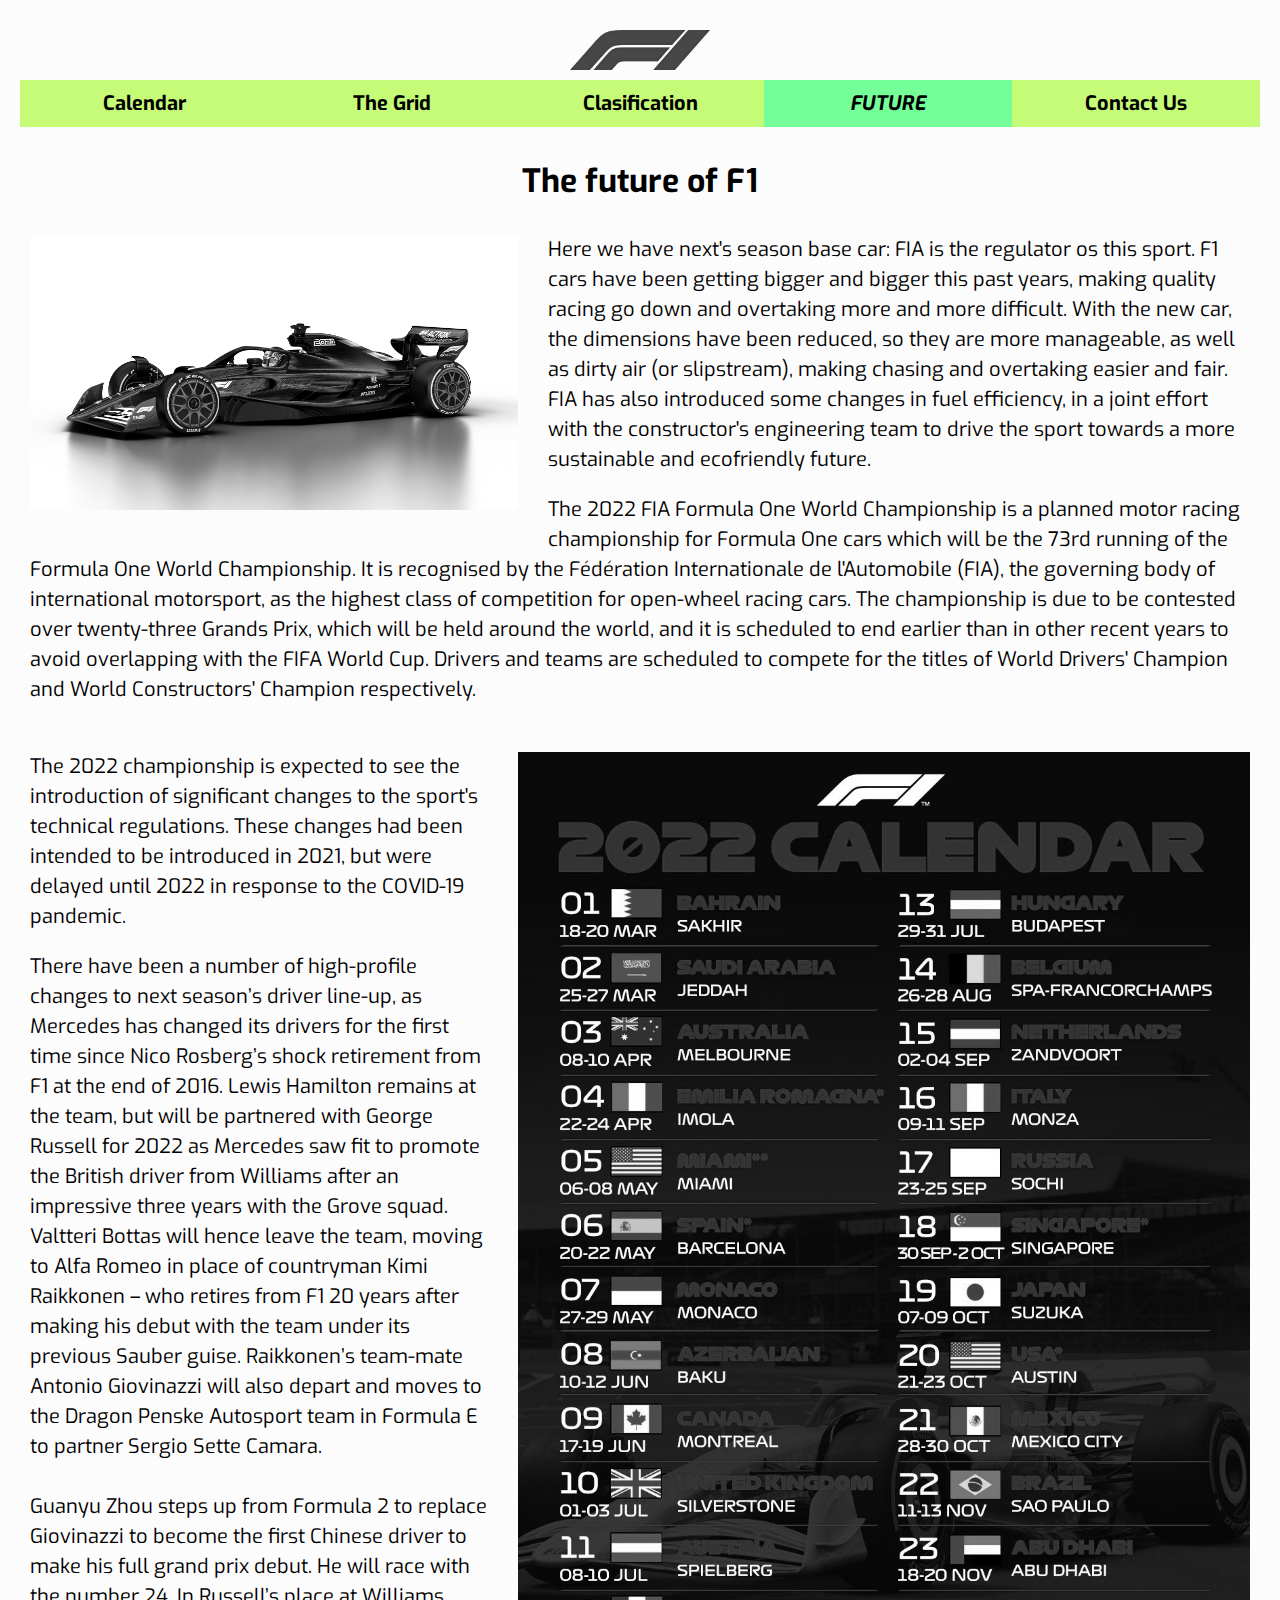
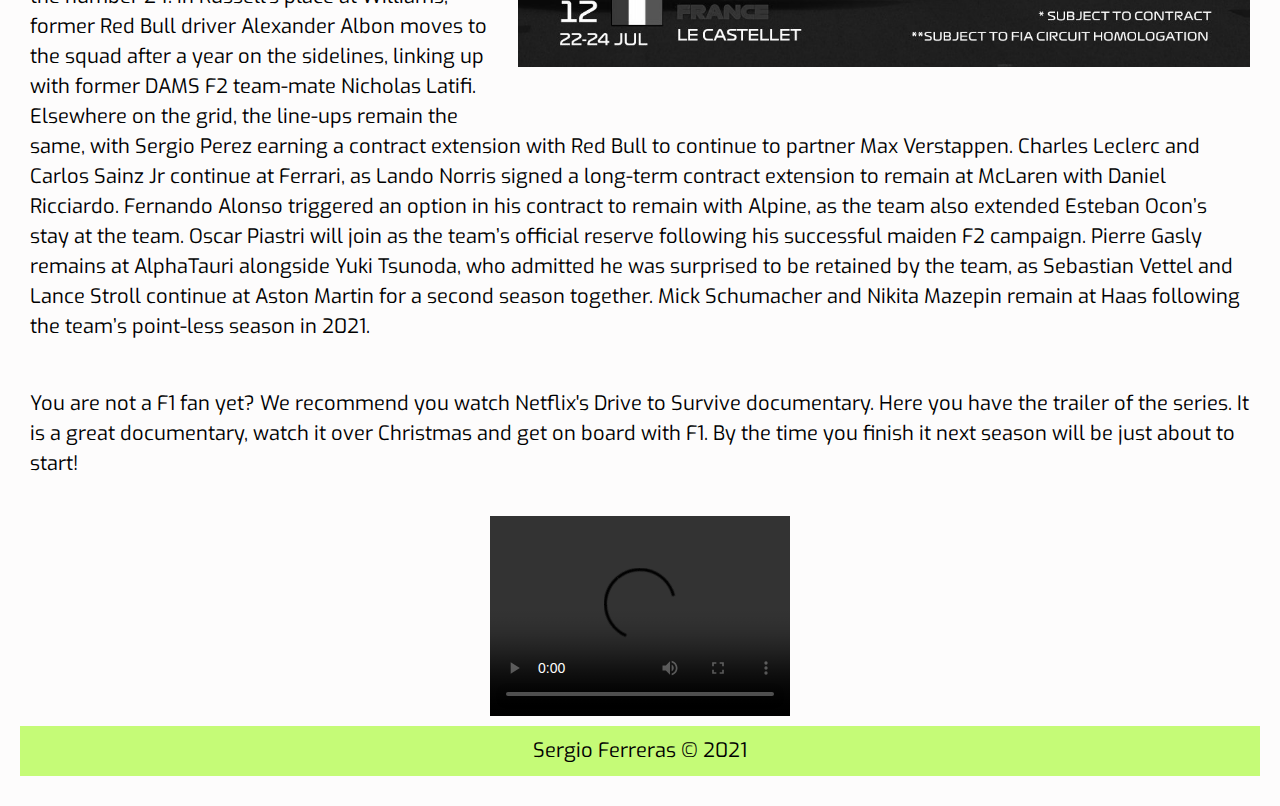
==== 2022.html @ a9f1e663 "Add files via upload" ====
<!DOCTYPE html>
<html lang="en">
<head>
	<meta charset="UTF-8">
	<meta name="viewport" content="width=device-width, initial-scale=1.0">
	<link rel="icon" href="images\formula.png">
	<link rel="stylesheet" type = "text/css" href="css/html5reset.css">
	<link rel="stylesheet" type = "text/css" href="css/style.css">
    <link rel="stylesheet" type="text/css" href="https://fonts.googleapis.com/css2?family=Exo:wght@400&display=swap">
			<!-- Global site tag (gtag.js) - Google Analytics -->
		<script async src="https://www.googletagmanager.com/gtag/js?id=G-WTQ8FZ0XYW"></script>
		<script>
		window.dataLayer = window.dataLayer || [];
		function gtag(){dataLayer.push(arguments);}
		gtag('js', new Date());

		gtag('config', 'G-WTQ8FZ0XYW');
		</script>
	<title>2022</title>
</head>
<body>
	<a class = "skip" href="#skip">Skip to Main Content</a>
	<header>
		<img src="images/logo.png" alt="f1 logo" id = "logo">
		<nav>
			<ul class="nav_links">
				<li><a href = "index.html">Calendar</a></li>
				<li><a href = "grid.html">The Grid</a></li>
				<li><a href = "clasification.html">Clasification</a></li>
				<li class="current"><a href = "2022.html">Future</a></li>
				<li><a href = "contactus.html">Contact Us</a></li>
			</ul>
		</nav>
	</header>
	<main id = skip>
		<h1>The future of F1</h1>

		<p><img src="images/F1 2022.jpg" alt="2022 F1 base car"/>Here we have next's season base car: FIA is the regulator os this sport. F1 cars have been getting bigger and bigger this past years, making quality racing go down and overtaking more and more difficult. With the new car, the dimensions have been reduced, so they are more manageable, as well as dirty air (or slipstream), making chasing and overtaking easier and fair. FIA has also introduced some changes in fuel efficiency, in a joint effort with the constructor's engineering team to drive the sport towards a more sustainable and ecofriendly future.</p>
		<!--The text displayed from here onwards corresponds to wikipedia: https://en.wikipedia.org/wiki/2022_Formula_One_World_Championship-->
		<p>The 2022 FIA Formula One World Championship is a planned motor racing championship for Formula One cars which will be the 73rd running of the Formula One World Championship. It is recognised by the Fédération Internationale de l'Automobile (FIA), the governing body of international motorsport, as the highest class of competition for open-wheel racing cars. The championship is due to be contested over twenty-three Grands Prix, which will be held around the world, and it is scheduled to end earlier than in other recent years to avoid overlapping with the FIFA World Cup. Drivers and teams are scheduled to compete for the titles of World Drivers' Champion and World Constructors' Champion respectively.</p>
		<br>
		<p><img src="images/calendar2022.jpg" alt="2022 calendar"/>The 2022 championship is expected to see the introduction of significant changes to the sport's technical regulations. These changes had been intended to be introduced in 2021, but were delayed until 2022 in response to the COVID-19 pandemic.</p>
		<p>There have been a number of high-profile changes to next season’s driver line-up, as Mercedes has changed its drivers for the first time since Nico Rosberg’s shock retirement from F1 at the end of 2016.

			Lewis Hamilton remains at the team, but will be partnered with George Russell for 2022 as Mercedes saw fit to promote the British driver from Williams after an impressive three years with the Grove squad.
			
			
			
			Valtteri Bottas will hence leave the team, moving to Alfa Romeo in place of countryman Kimi Raikkonen – who retires from F1 20 years after making his debut with the team under its previous Sauber guise.
			
			Raikkonen’s team-mate Antonio Giovinazzi will also depart and moves to the Dragon Penske Autosport team in Formula E to partner Sergio Sette Camara.
			
			
			<br><br>Guanyu Zhou steps up from Formula 2 to replace Giovinazzi to become the first Chinese driver to make his full grand prix debut. He will race with the number 24.
			
			In Russell’s place at Williams, former Red Bull driver Alexander Albon moves to the squad after a year on the sidelines, linking up with former DAMS F2 team-mate Nicholas Latifi.
			
			Elsewhere on the grid, the line-ups remain the same, with Sergio Perez earning a contract extension with Red Bull to continue to partner Max Verstappen.
			
			Charles Leclerc and Carlos Sainz Jr continue at Ferrari, as Lando Norris signed a long-term contract extension to remain at McLaren with Daniel Ricciardo.
			
			Fernando Alonso triggered an option in his contract to remain with Alpine, as the team also extended Esteban Ocon’s stay at the team. Oscar Piastri will join as the team’s official reserve following his successful maiden F2 campaign.
			
			Pierre Gasly remains at AlphaTauri alongside Yuki Tsunoda, who admitted he was surprised to be retained by the team, as Sebastian Vettel and Lance Stroll continue at Aston Martin for a second season together.

			Mick Schumacher and Nikita Mazepin remain at Haas following the team’s point-less season in 2021.</p>
		<br>
		<p>You are not a F1 fan yet? We recommend you watch Netflix's Drive to Survive documentary. Here you have the trailer of the series. It is a great documentary, watch it over Christmas and get on board with F1. By the time you finish it next season will be just about to start!</p>
		<br>
		<video controls>
			<source src="video/yt1s.com - Formula 1 Drive to Survive  Official Trailer HD  Netflix.mp4" type="video/mp4">
			<track src="captions_en.vtt" kind="captions" srclang="en" label="english_captions">
			Your browser does not support the video tag.
		  </video>
	<footer>
		<p>Sergio Ferreras &copy; 2021</p>
	</footer>
</body>
</html>
---- css/style.css ----
body{
	margin:10px;
	padding:10px;
	font-size: 20px;
	font-family: 'Exo', sans-serif;
	background-color: #fdfcfc;
	animation: transitionIn 1s;
}
@keyframes transitionIn {
	from {
		opacity: 0;
		transform: rotateX(-10deg);
	}
	to {
		opacity: 1;
		transform: rotateX(0)
	}
	
}

a.skip{
    background: deeppink;
    left: 0;
    padding: 6px;
    position: absolute;
    top: -50px;
    -webkit-transition: top 1s ease-out;
    transition: top 1s ease-out;
    z-index: 1;
  }
  a.skip:focus{
    top:20px;
    color: black;
    text-decoration-style: solid;
  }

header{
	display: flex;
	flex-direction: column;
	align-items: center;
}
header li a{
	text-decoration: none; /*this is so that the links in the navbar are not underlined*/
}
img[src="images/logo.png"]{
	width:7em; 
	height:2em;
}

img[src="images/logo2.png"]{
	animation-duration: 2s;
	animation-name: slidein;
	animation-iteration-count: 1;
	width: 50%;
}
@keyframes slidein {
	from {
		margin-left: 100%;
		width: 50%;
	}
	
	to {
		font-size: 100%;
		margin-left: 0%;
		width: 50%;
	}
  }
h1{ 
	font-size: xx-large;
	font-weight: bold;
	text-align: center;
}

h2{ 
	font-size: x-large;
	font-weight: bold;
	text-align: left;
}

#saudi {
	border: 5px solid #C5FB77;
	height:auto;
	float: left;
	width: 50%;
  }

#uae {
	border: 5px solid #C5FB77;
	height: auto;
	float: right;
	width: 50%;
  }

#lastraces{
	display: flex;
	justify-content: space-around;
	gap: 10px;
}

img{
	display: block;
	filter: grayscale(100%);
}

p, h1, h2 {
    padding: 10px;
	color:black;
	line-height: 1.5;
}
img[src="images/fta.jpg"]{
	
	filter: grayscale(0%) !important;
}
video{
	display: block;
	margin:auto;
	height: 200px;
	width: 300px;
}
header, nav, main, h1, footer{
	margin: 10px 0px;
	width: 100%;
}
nav li{
	background-color:  #C5FB77;
	padding:10px;
	width:100%;
	display: inline-block;
	text-decoration: none;
	text-align: center;
	font-weight: bold;
}
nav{
	position: sticky;
}

.nav_links{
	display: flex;
	flex-direction: column;
	text-decoration: none;
  }

nav li:hover {
	font-style: italic;
	text-transform: uppercase;
	background-color: #94faaf;
}

a{
	text-decoration: underline;
	color: black;
}


nav .current{
	text-transform: uppercase;
	font-style: italic;
	background-color: #74ff99;
}

.container{
	display: grid;
	padding: 20px;
	grid-template-columns: auto;
	text-align: center;
	background-color: #fdfcfc;
}

.container > div{
   overflow: hidden;
} 

.grid-container {
	display: grid;
	padding: 10px;
	align-content: center;
	grid-template-columns: auto;
	grid-gap: 10px;
	background-color: #fdfcfc;
}

.grid-container > div {
	text-align: center;
	padding: 10px ;
	font-size: 15px;
}
img[src="images/Graham_Hill.jpg"]{
	width: 100%;
	height: 100%;
}
.flip-card {
	background-color: transparent;
	width: 100%;
	height: 100%;
	perspective: 1000px;
  }
  .flip-card-inner {
	position: relative;
	width: 100%;
	height: 250px;
	text-align: center;
	transition: transform 0.6s;
	transform-style: preserve-3d;
  }
  .flip-card:hover .flip-card-inner, 
  .flip-card:focus-within .flip-card-inner, 
  .flip-card:active .flip-card-inner,
  .flip-card:focus .flip-card-inner{
	transform: rotateY(180deg);
  }
  .flip-card-front, .flip-card-back {
	position: absolute;
	width: 100%;
	height: 100%;
	-webkit-backface-visibility: hidden;
	backface-visibility: hidden;
  }
  .flip-card-front {
	background-color: rgb(255, 178, 127);
	color: black;
	font-size: 150px;
  }
  .flip-card-back {
	background-color: rgb(255, 0, 128);
	color: black;
	transform: rotateY(180deg);
  }

.colhead{
	background-color:rgb(255, 0, 128);
	padding: 10px;
	color: black;
}
table{
	width: 90%;
}
table,td,th{
	height: fit-content;
	margin-left: auto;
	margin-right: auto;
	text-align: center;
}
th, td{
	padding-top: 5px;
	padding-bottom: 5px;
	padding-left: 5px;
	padding-right: 5px;
}
caption{
	color: black;
	font-weight: 900;
}
tr:nth-child(odd) {
	background-color:rgb(255, 0, 128);
	color: black;
  }
  tr:nth-child(even) {
	background-color:rgb(255, 178, 127);
	color:black;
  }

  footer{
	  bottom:0;
	  width:100%;
	  text-align: center;
	  min-height: 30px;
	  background-color:#C5FB77;
  }
  .parallax {
	background-image: url("../images/mcl35.jpg");
  
	min-height: 350px; 
  
	background-attachment: fixed;
	background-position: center;
	background-repeat: no-repeat;
	background-size: cover;
  }


img[src="images/F1 2022.jpg"]{
	padding-bottom: 10px;
}
img[src="images/calendar2022.jpg"]{
	padding-bottom: 10px;
}

  @media screen and (min-width: 760px) {
	.nav_links{  
		flex-direction: row;
	  }  
	.container{
		grid-template-columns: auto auto;
	}
	.grid-container{
		grid-template-columns: auto auto;
	}
	.flip-card-front{
		font-size: 150px;
	}
	  
	.row {
		display: flex;
		margin-left:-5px;
		margin-right:-5px;
	} 
	.column {
		flex: 50%;
		padding: 5px;
	}
	img[src="images/F1 2022.jpg"]{
		float: left;
		margin-right: 30px;
		margin-bottom: 30px;
		width: 50%;
	}
	img[src="images/calendar2022.jpg"]{
		float: right;
		margin-left: 30px;
		margin-bottom: 30px;
		width: 70%;
	}
  }

  @media screen and (min-width: 1120px) {

	.nav_links{ 
		flex-direction: row;
	  }
	.container{
		grid-template-columns: auto auto auto auto auto;
	}
	.grid-container{
		grid-template-columns: auto auto auto auto;
	}
	.flip-card-front{
		font-size: 200px;
	}
	
	  /*the "*, .row, .column" code from here displays the two tables side by side*/
	* {
		box-sizing: border-box;
	}
	.row {
		display: flex;
		margin-left:-5px;
		margin-right:-5px;
	} 
	.column {
		flex: 50%;
		padding: 5px;
	}
	img[src="images/F1 2022.jpg"]{
		float: left;
		margin-right: 30px;
		margin-bottom: 30px;
		width: 40%;
	}
	img[src="images/calendar2022.jpg"]{
		float: right;
		margin-left: 30px;
		margin-bottom: 30px;
		width: 60%;
	}
  }
  @media (prefers-reduced-motion: reduce) {
		img[src="images/logo2.png"] {
		animation: none;
		}
		body{
				animation: none;
				transition: none;
		}
		a{
			transition:none;
		}	
		.flip-card-inner {
			transition: none;
		}
		html{
			scroll-behavior: auto; 
		}
		.skip a{
		  -webkit-transition: initial; 
		  transition: initial; 
		}
		.parallax{
		  background-attachment: initial;
		}
	}
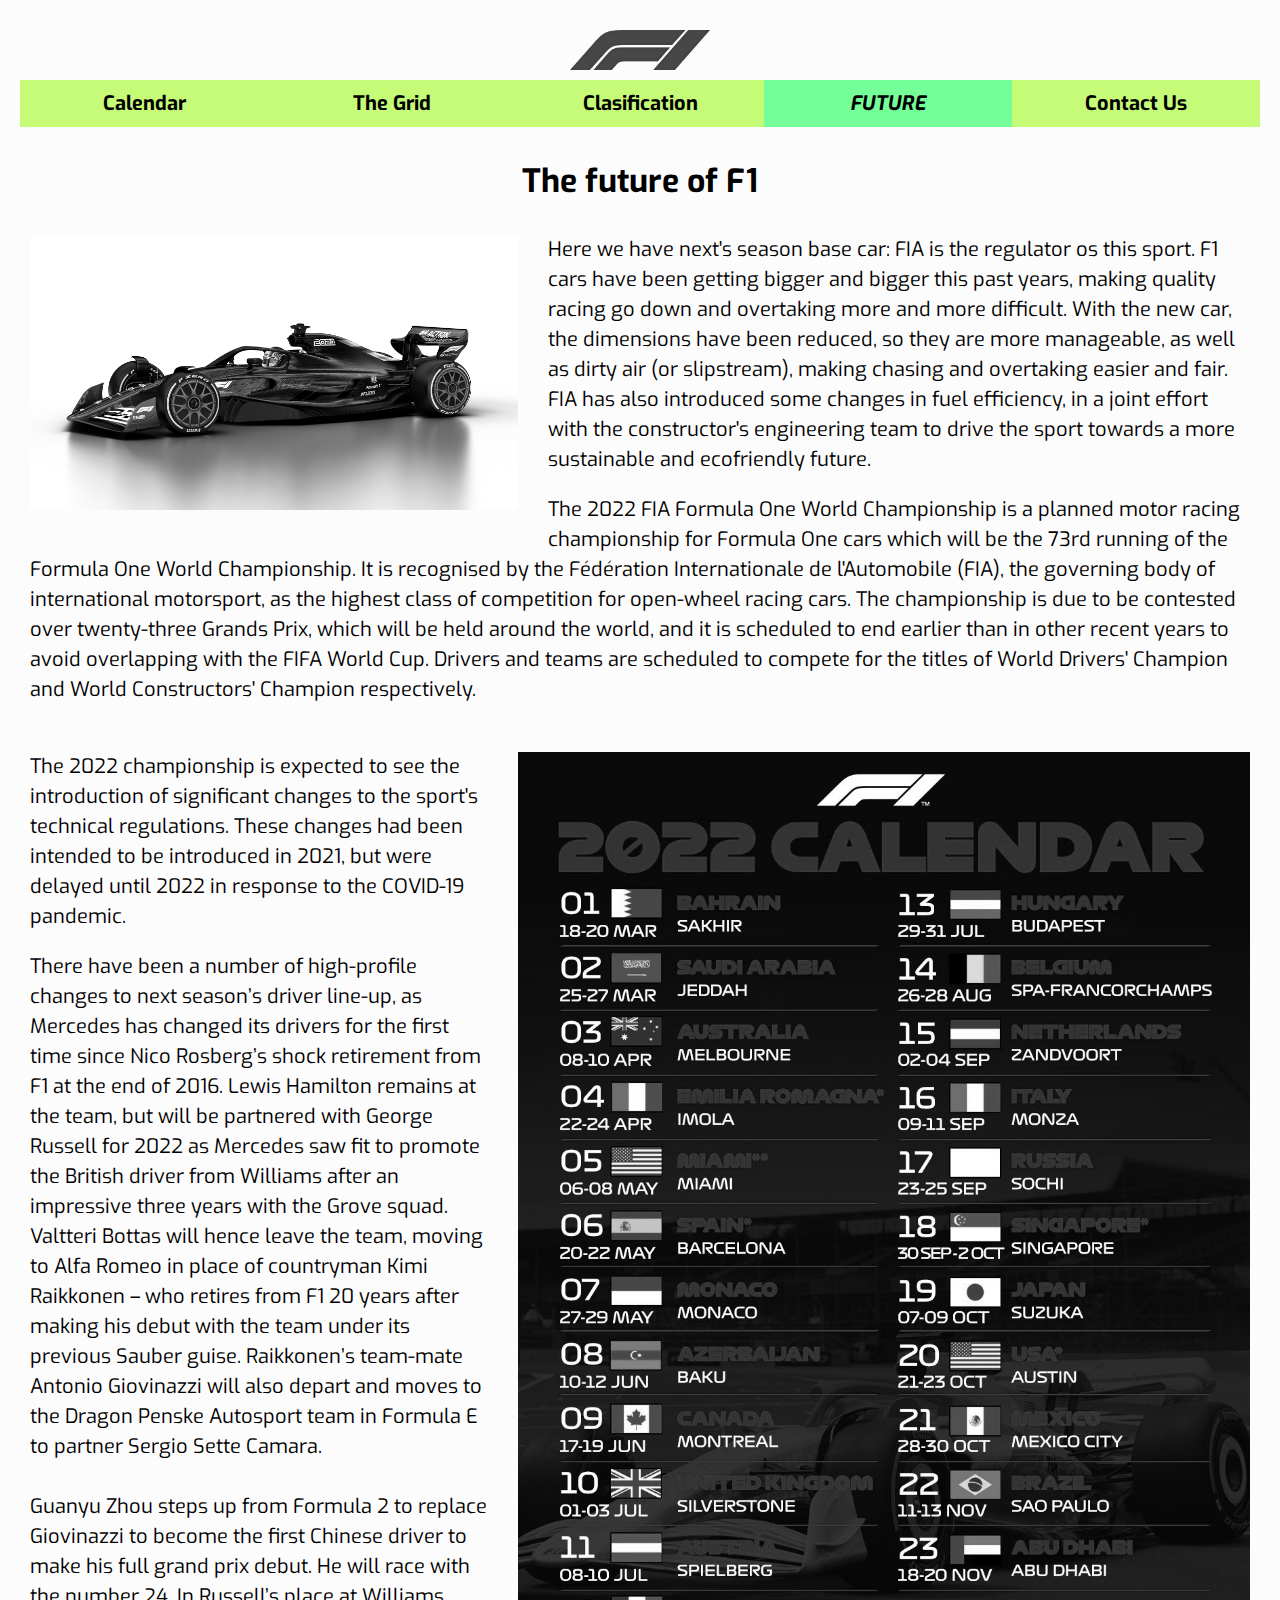
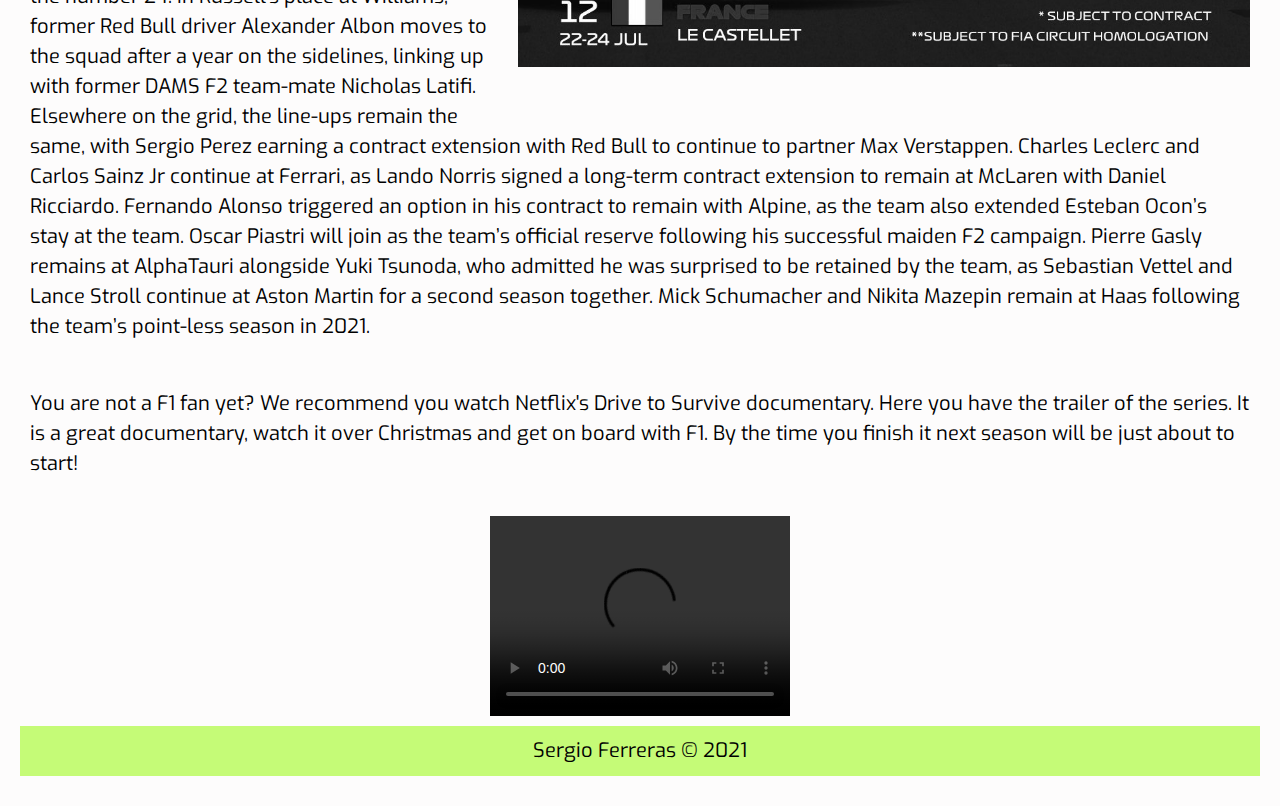
==== commit 9c778f68: "Add files via upload" ====
--- a/2022.html
+++ b/2022.html
@@ -24,7 +24,7 @@
 		<img src="images/logo.png" alt="f1 logo" id = "logo">
 		<nav>
 			<ul class="nav_links">
-				<li><a href = "index.html">Calendar</a></li>
+				<li><a href = "calendar.html">Calendar</a></li>
 				<li><a href = "grid.html">The Grid</a></li>
 				<li><a href = "clasification.html">Clasification</a></li>
 				<li class="current"><a href = "2022.html">Future</a></li>
